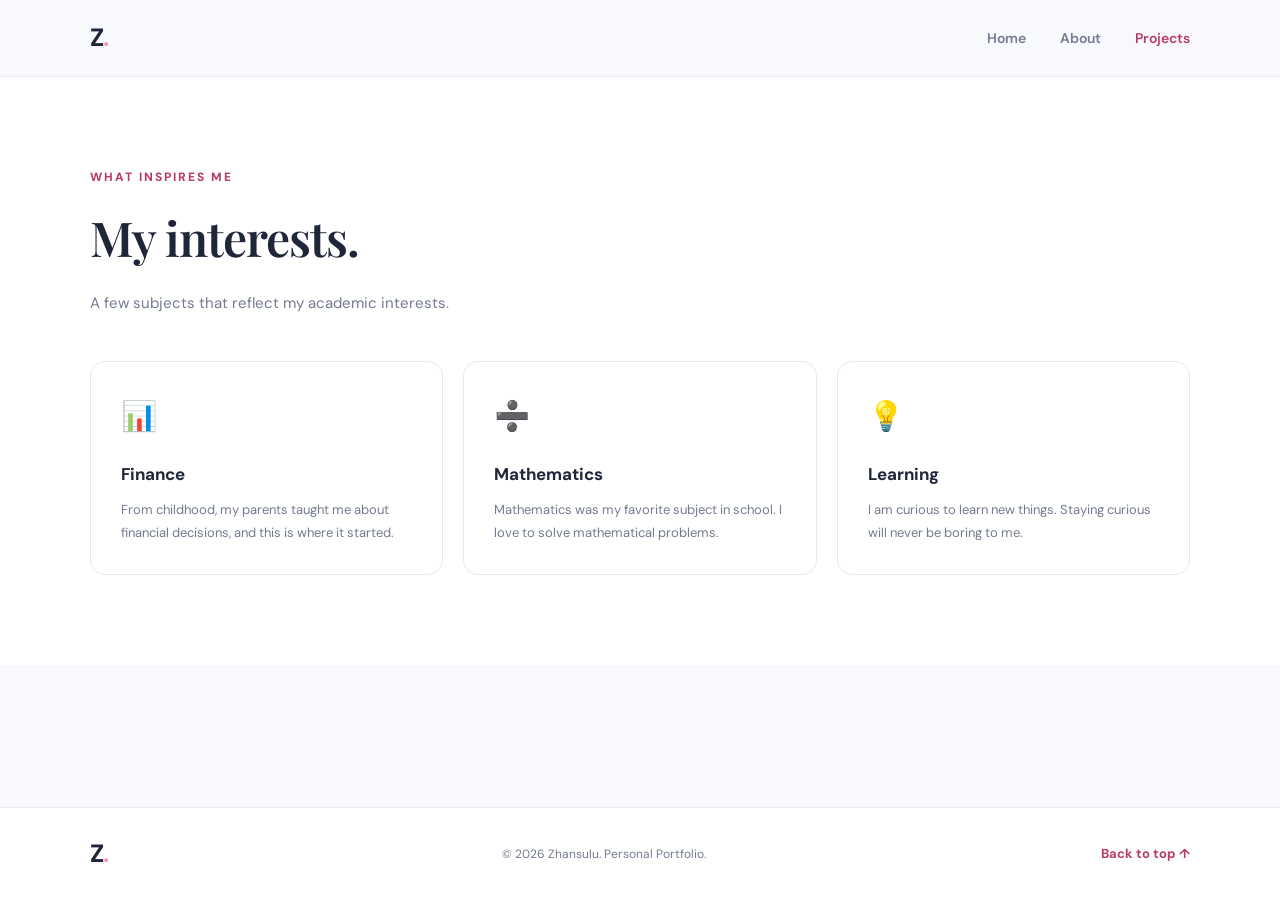
==== projects.html @ 40a54b39 "Fix site structure, links, styles and typos - move site files from mysite/ to repo root for GitHub P" ====
<!DOCTYPE html>
<html lang="en">
<head>
<meta charset="UTF-8">
<meta name="viewport" content="width=device-width, initial-scale=1.0">
<meta name="description" content="Zhansulu — Second-year Finance student at KIMEP University passionate about math.">
<meta name="theme-color" content="#f8f9fc">
<title>Projects | ZHANSULU</title>
<link rel="stylesheet" href="style.css">
</head>

<body id="top">

<header>
<div class="container">
<nav aria-label="Main navigation">
<a href="index.html" class="logo">Z<span>.</span></a>

<ul class="nav-links">
<li><a href="index.html">Home</a></li>
<li><a href="about.html">About</a></li>
<li><a href="projects.html" class="active">Projects</a></li>
</ul>
</nav>
</div>
</header>

<main>

<section class="interests" id="interests">
<div class="container">

<div class="section-heading">
<div class="section-label">What inspires me</div>
<h2>My interests.</h2>
<p class="section-subtitle">A few subjects that reflect my academic interests.</p>
</div>

<div class="interest-grid">

<article class="interest-card">
<div class="interest-icon">📊</div>
<h3>Finance</h3>
<p>
From childhood, my parents taught me about financial decisions, and this is where it started.
</p>
</article>

<article class="interest-card">
<div class="interest-icon">➗</div>
<h3>Mathematics</h3>
<p>
Mathematics was my favorite subject in school. I love to solve mathematical problems.
</p>
</article>

<article class="interest-card">
<div class="interest-icon">💡</div>
<h3>Learning</h3>
<p>
I am curious to learn new things. Staying curious will never be boring to me.
</p>
</article>

</div>
</div>
</section>

</main>

<footer>
<div class="container">
<div class="footer-content">
<a href="index.html" class="logo">Z<span>.</span></a>

<p>© 2026 Zhansulu. Personal Portfolio.</p>

<a href="#top" class="back-to-top">Back to top ↑</a>
</div>
</div>
</footer>

</body>
</html>
---- style.css ----
@import url('https://fonts.googleapis.com/css2?family=DM+Sans:wght@400;500;600;700;800&family=Playfair+Display:wght@500;600;700&display=swap');

:root {
--background: #f8f9fc;
--surface: #ffffff;
--text: #20263a;
--muted: #737b90;
--primary: #f49cbb;
--primary-light: #fde8ef;
--primary-dark: #b83d66;
--border: #e9eaf1;
--shadow: 0 15px 45px rgba(35, 40, 75, 0.06);
}

* {
margin: 0;
padding: 0;
box-sizing: border-box;
scroll-behavior: smooth;
}

body {
font-family: 'DM Sans', sans-serif;
background: var(--background);
color: var(--text);
line-height: 1.7;
overflow-x: hidden;
min-height: 100vh;
display: flex;
flex-direction: column;
}

main {
flex: 1;
}

a {
text-decoration: none;
color: inherit;
}

.container {
width: min(1100px, 88%);
margin: auto;
}

/* Navigation */

header {
position: sticky;
top: 0;
z-index: 100;
background: rgba(248, 249, 252, 0.9);
backdrop-filter: blur(14px);
border-bottom: 1px solid rgba(233, 234, 241, 0.8);
}

nav {
height: 76px;
display: flex;
justify-content: space-between;
align-items: center;
}

.logo {
font-size: 25px;
font-weight: 800;
letter-spacing: -1.5px;
}

.logo span {
color: var(--primary);
}

.nav-links {
display: flex;
align-items: center;
gap: 34px;
list-style: none;
}

.nav-links a {
font-size: 14px;
font-weight: 600;
color: var(--muted);
transition: color 0.3s;
}

.nav-links a:hover,
.nav-links a.active {
color: var(--primary-dark);
}

/* Hero */

.hero {
min-height: 620px;
display: flex;
align-items: center;
padding: 95px 0;
position: relative;
}

.hero-content {
max-width: 780px;
position: relative;
z-index: 2;
}

.eyebrow {
display: inline-flex;
align-items: center;
gap: 9px;
padding: 8px 15px;
background: var(--primary-light);
color: var(--primary-dark);
border-radius: 30px;
font-size: 12px;
font-weight: 700;
letter-spacing: 1px;
text-transform: uppercase;
margin-bottom: 28px;
}

.status-dot {
width: 8px;
height: 8px;
background: #55b98b;
border-radius: 50%;
}

h1 {
font-family: 'Playfair Display', serif;
font-size: clamp(65px, 10vw, 108px);
font-weight: 600;
line-height: 1.05;
letter-spacing: -4px;
margin-bottom: 25px;
}

h1 span {
color: var(--primary);
}

.hero-description {
max-width: 590px;
font-size: 19px;
line-height: 1.8;
color: var(--muted);
margin-bottom: 35px;
}

.hero-description strong {
color: var(--text);
font-weight: 600;
}

.hero-buttons {
display: flex;
gap: 15px;
flex-wrap: wrap;
}

.button {
display: inline-flex;
align-items: center;
justify-content: center;
padding: 14px 25px;
border-radius: 9px;
font-size: 14px;
font-weight: 700;
transition: all 0.3s ease;
}

.button-primary {
background: var(--primary);
color: var(--text);
box-shadow: 0 7px 20px rgba(244, 156, 187, 0.35);
}

.button-primary:hover {
background: var(--primary-dark);
color: white;
transform: translateY(-3px);
}

.button-secondary {
border: 1px solid var(--border);
background: white;
}

.button-secondary:hover {
border-color: var(--primary);
color: var(--primary-dark);
transform: translateY(-3px);
}

.hero-decoration {
position: absolute;
width: 310px;
height: 310px;
border-radius: 50%;
right: 0;
top: 150px;
background: linear-gradient(135deg, #fde8ef, #fff3f7);
opacity: 0.8;
z-index: 0;
}

.hero-decoration::before,
.hero-decoration::after {
content: "";
position: absolute;
border: 1px solid rgba(217, 88, 127, 0.15);
border-radius: 50%;
}

.hero-decoration::before {
inset: 30px;
}

.hero-decoration::after {
inset: 65px;
}

.decoration-symbol {
position: absolute;
top: 105px;
left: 105px;
font-family: 'Playfair Display', serif;
font-size: 100px;
color: var(--primary);
opacity: 0.55;
}

/* Sections */

section {
padding: 90px 0;
}

.section-heading {
margin-bottom: 45px;
}

.section-label {
color: var(--primary-dark);
text-transform: uppercase;
font-size: 12px;
font-weight: 800;
letter-spacing: 2px;
margin-bottom: 10px;
}

h2 {
font-family: 'Playfair Display', serif;
font-size: clamp(34px, 5vw, 48px);
font-weight: 600;
letter-spacing: -1px;
}

.section-subtitle {
color: var(--muted);
font-size: 15px;
margin-top: 12px;
}

/* About */

.about {
background: var(--surface);
}

.about-grid {
display: grid;
grid-template-columns: 1.1fr 0.9fr;
gap: 65px;
align-items: center;
}

.about-text p {
color: var(--muted);
font-size: 16px;
margin-bottom: 20px;
}

.about-text strong {
color: var(--text);
}

.about-card {
background: #fff7fa;
border: 1px solid #fbe1ea;
padding: 38px;
border-radius: 18px;
position: relative;
overflow: hidden;
}

.about-card::after {
content: "∑";
position: absolute;
right: 15px;
bottom: -50px;
font-size: 180px;
font-family: serif;
color: rgba(217, 88, 127, 0.07);
}

.about-card-icon {
width: 50px;
height: 50px;
display: grid;
place-items: center;
background: white;
color: var(--primary);
font-size: 25px;
border-radius: 12px;
margin-bottom: 22px;
}

.about-card h3 {
font-size: 20px;
margin-bottom: 10px;
}

.about-card p {
color: var(--muted);
font-size: 14px;
}

/* Education */

.education {
background: var(--background);
}

.education-card {
background: white;
padding: 35px;
border: 1px solid var(--border);
border-radius: 16px;
display: flex;
gap: 25px;
align-items: center;
box-shadow: var(--shadow);
transition: transform 0.3s;
}

.education-card:hover {
transform: translateY(-5px);
}

.education-icon {
width: 65px;
height: 65px;
min-width: 65px;
background: var(--primary-light);
color: var(--primary);
display: grid;
place-items: center;
font-size: 30px;
border-radius: 14px;
}

.education-info h3 {
font-size: 21px;
margin-bottom: 5px;
}

.education-info p {
color: var(--muted);
font-size: 14px;
}

.education-tag {
display: inline-block;
margin-top: 12px;
padding: 5px 12px;
background: #fde8ef;
color: var(--primary-dark);
border-radius: 30px;
font-size: 11px;
font-weight: 700;
}

/* Interests / Projects */

.interests {
background: white;
}

.interest-grid {
display: grid;
grid-template-columns: repeat(3, 1fr);
gap: 20px;
}

.interest-card {
padding: 30px;
border: 1px solid var(--border);
border-radius: 15px;
background: white;
transition: all 0.3s;
}

.interest-card:hover {
border-color: var(--primary);
box-shadow: var(--shadow);
transform: translateY(-5px);
}

.interest-icon {
font-size: 29px;
margin-bottom: 18px;
}

.interest-card h3 {
font-size: 17px;
margin-bottom: 9px;
}

.interest-card p {
color: var(--muted);
font-size: 13px;
line-height: 1.8;
}

/* Contact */

.contact {
background: var(--background);
text-align: center;
}

.contact-content {
max-width: 620px;
margin: auto;
}

.contact-content p {
color: var(--muted);
margin: 15px 0 30px;
font-size: 16px;
}

.contact-symbol {
width: 65px;
height: 65px;
display: grid;
place-items: center;
background: var(--primary-light);
color: var(--primary);
border-radius: 50%;
margin: 0 auto 25px;
font-size: 27px;
}

/* Footer */

footer {
padding: 25px 0;
background: white;
border-top: 1px solid var(--border);
}

.footer-content {
display: flex;
justify-content: space-between;
align-items: center;
gap: 15px;
}

.footer-content p {
color: var(--muted);
font-size: 12px;
}

.back-to-top {
color: var(--primary-dark);
font-size: 13px;
font-weight: 700;
}

/* Responsive */

@media (max-width: 850px) {
.hero-decoration {
right: -140px;
opacity: 0.4;
}

.about-grid {
grid-template-columns: 1fr;
gap: 30px;
}

.interest-grid {
grid-template-columns: repeat(2, 1fr);
}
}

@media (max-width: 600px) {
.container {
width: 90%;
}

nav {
height: 65px;
}

.nav-links {
gap: 15px;
}

.hero {
min-height: 550px;
padding: 75px 0;
}

h1 {
font-size: 67px;
letter-spacing: -3px;
}

.hero-description {
font-size: 16px;
}

.hero-decoration {
width: 200px;
height: 200px;
top: 270px;
right: -120px;
}

.decoration-symbol {
top: 65px;
left: 65px;
font-size: 65px;
}

section {
padding: 65px 0;
}

.interest-grid {
grid-template-columns: 1fr;
}

.education-card {
padding: 23px;
align-items: flex-start;
}

.education-icon {
width: 50px;
height: 50px;
min-width: 50px;
font-size: 23px;
}

.about-card {
padding: 27px;
}

.footer-content {
flex-direction: column;
text-align: center;
}
}

@media (prefers-reduced-motion: reduce) {
*, *::before, *::after {
scroll-behavior: auto !important;
transition: none !important;
}
}
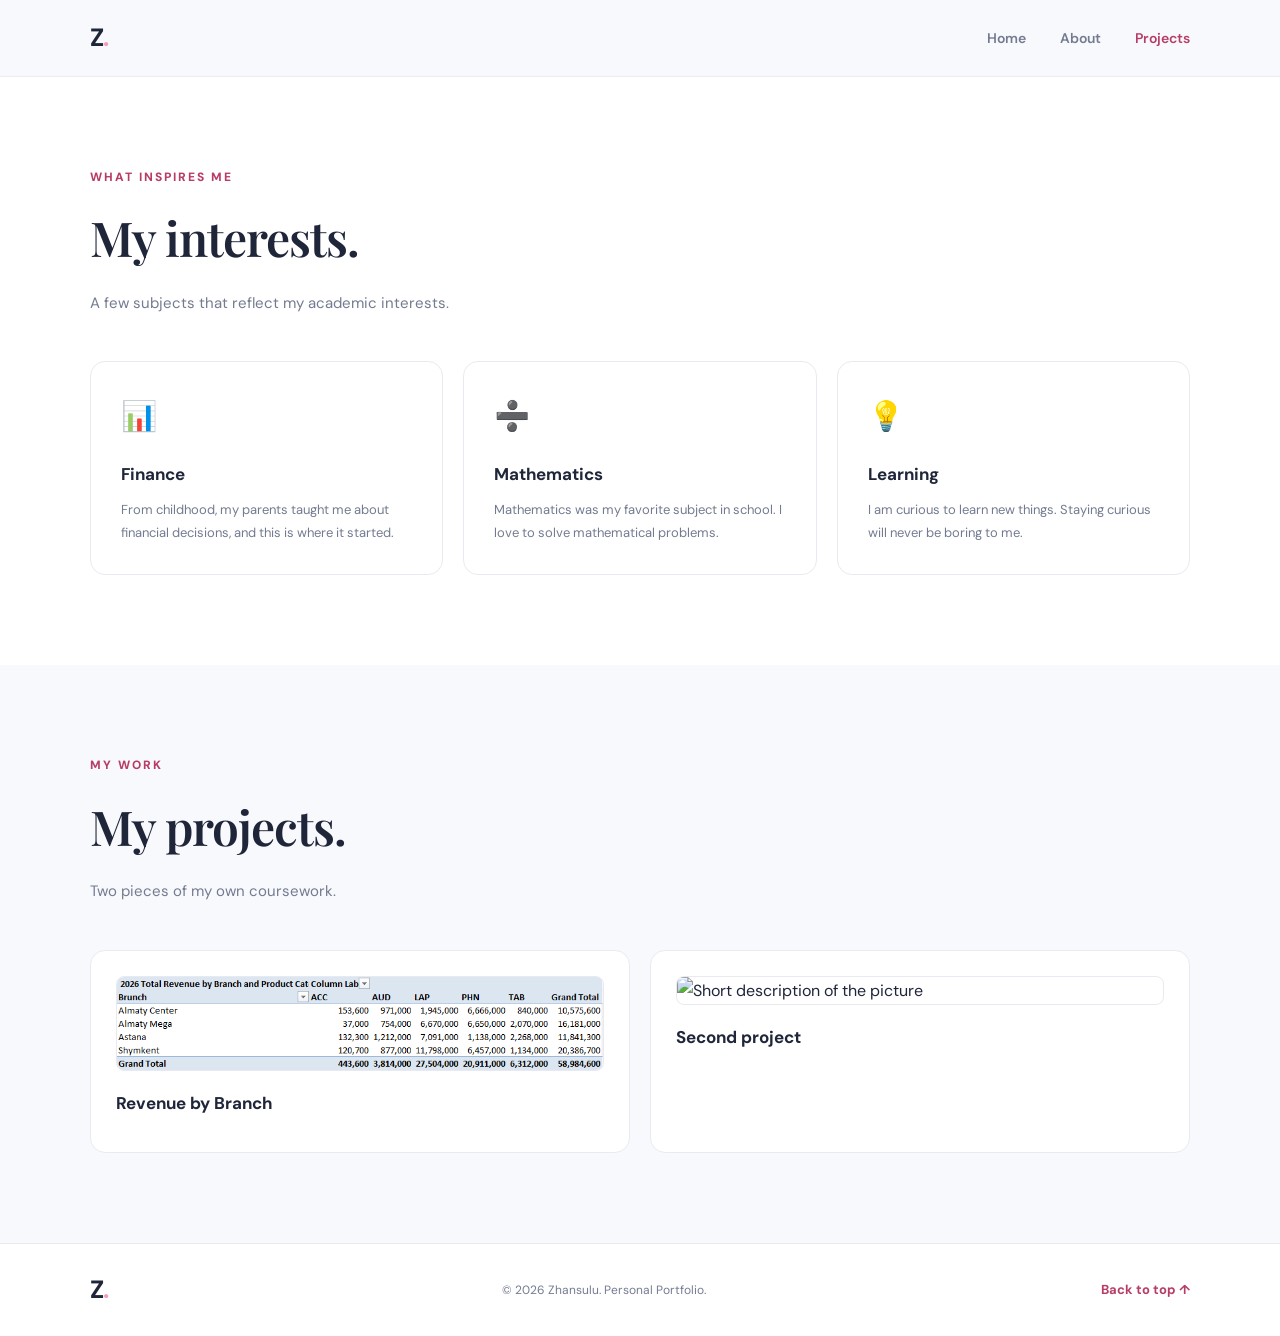
==== commit 23b901d8: "Add My work section to projects page - two project cards with chart1.png and chart2.png - keep image" ====
--- a/projects.html
+++ b/projects.html
@@ -66,6 +66,37 @@
 </div>
 </section>
 
+<section class="work" id="work">
+<div class="container">
+
+<div class="section-heading">
+<div class="section-label">My work</div>
+<h2>My projects.</h2>
+<p class="section-subtitle">Two pieces of my own coursework.</p>
+</div>
+
+<div class="work-grid">
+
+<article class="work-card">
+<img src="chart1.png" alt="PivotTable of 2026 total revenue by branch and product category">
+<h3>Revenue by Branch</h3>
+<p>
+<!-- Write 2-3 sentences yourself: what was the question, what did you do, what did you find? -->
+</p>
+</article>
+
+<article class="work-card">
+<img src="chart2.png" alt="Short description of the picture">
+<h3>Second project</h3>
+<p>
+<!-- Write 2-3 sentences yourself: what was the question, what did you do, what did you find? -->
+</p>
+</article>
+
+</div>
+</div>
+</section>
+
 </main>
 
 <footer>
--- a/style.css
+++ b/style.css
@@ -426,6 +426,44 @@
 line-height: 1.8;
 }
 
+/* My work */
+
+.work {
+background: var(--background);
+}
+
+.work-grid {
+display: grid;
+grid-template-columns: repeat(2, 1fr);
+gap: 20px;
+}
+
+.work-card {
+padding: 25px;
+border: 1px solid var(--border);
+border-radius: 15px;
+background: white;
+}
+
+.work-card img {
+display: block;
+width: 100%;
+border: 1px solid var(--border);
+border-radius: 8px;
+margin-bottom: 18px;
+}
+
+.work-card h3 {
+font-size: 17px;
+margin-bottom: 9px;
+}
+
+.work-card p {
+color: var(--muted);
+font-size: 14px;
+line-height: 1.8;
+}
+
 /* Contact */
 
 .contact {
@@ -498,6 +536,10 @@
 .interest-grid {
 grid-template-columns: repeat(2, 1fr);
 }
+
+.work-grid {
+grid-template-columns: 1fr;
+}
 }
 
 @media (max-width: 600px) {
@@ -575,4 +617,8 @@
 scroll-behavior: auto !important;
 transition: none !important;
 }
-}+}
+
+img {
+max-width: 100%;
+}
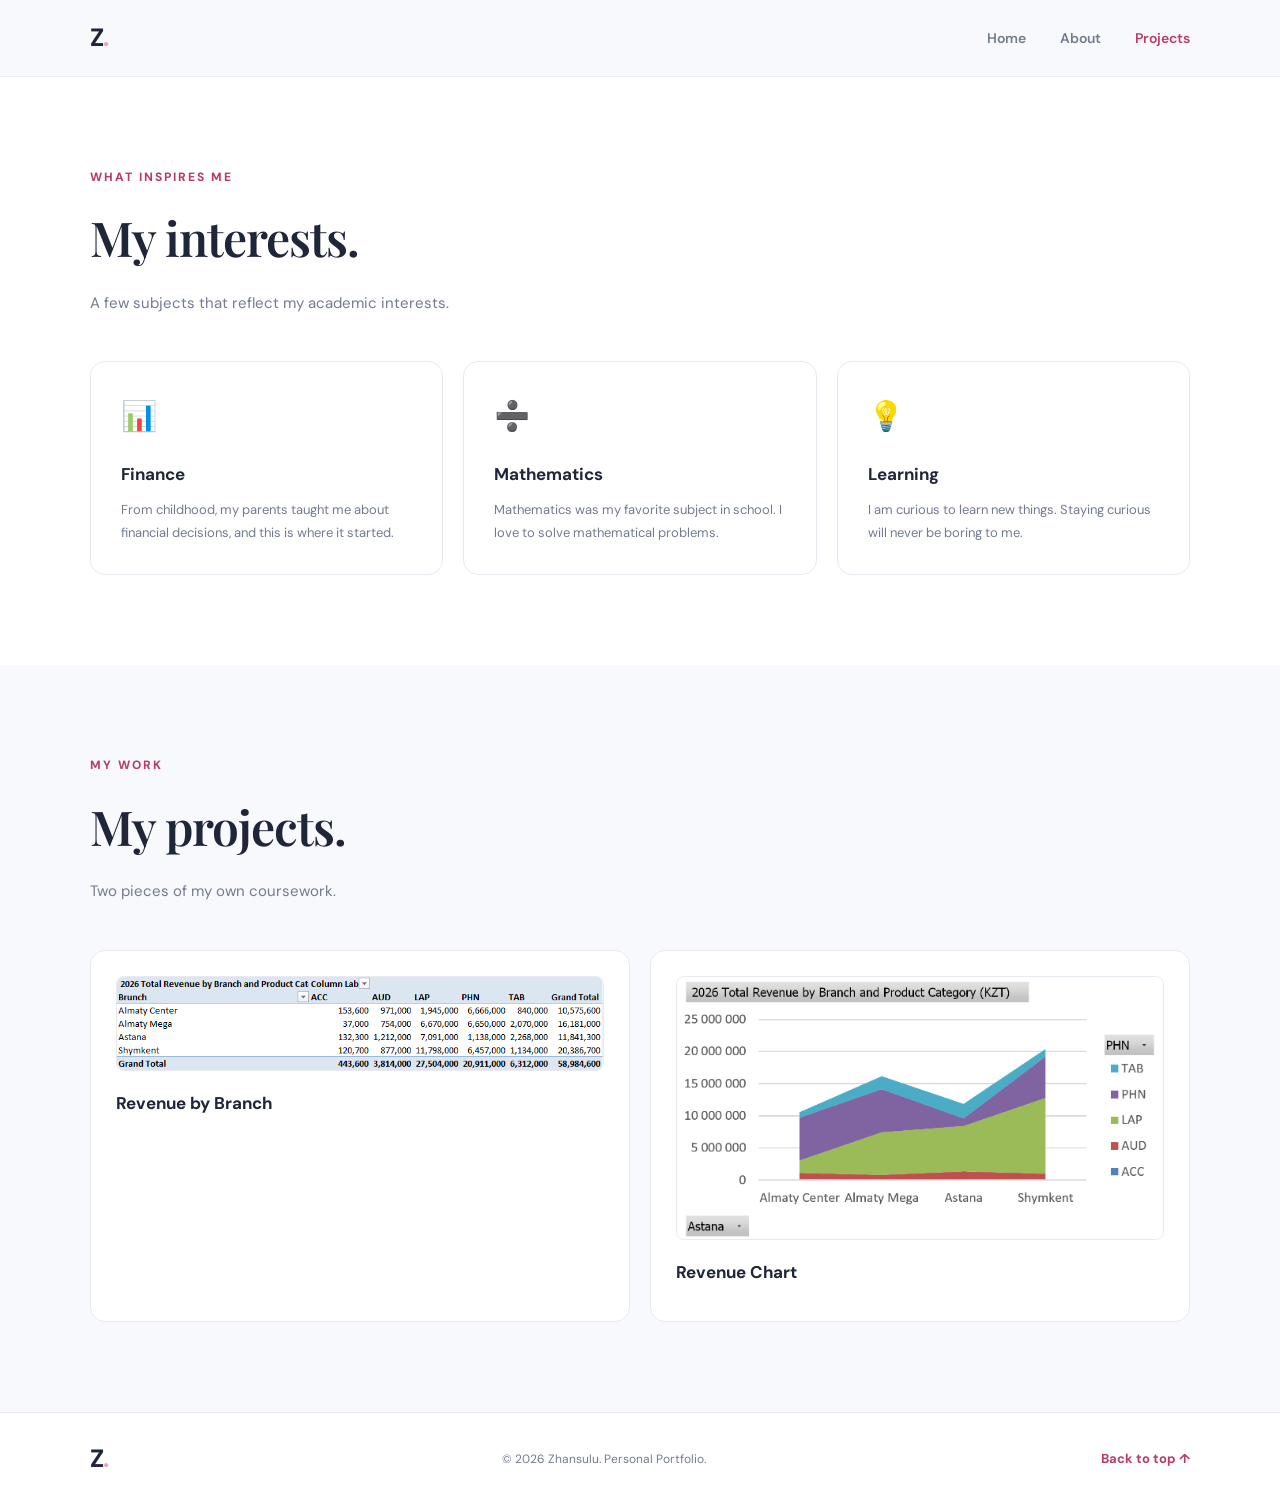
==== commit 2c483924: "Add chart2 to projects page" ====
--- a/projects.html
+++ b/projects.html
@@ -86,8 +86,8 @@
 </article>
 
 <article class="work-card">
-<img src="chart2.png" alt="Short description of the picture">
-<h3>Second project</h3>
+<img src="chart2.png" alt="Area chart of 2026 total revenue by branch and product category">
+<h3>Revenue Chart</h3>
 <p>
 <!-- Write 2-3 sentences yourself: what was the question, what did you do, what did you find? -->
 </p>
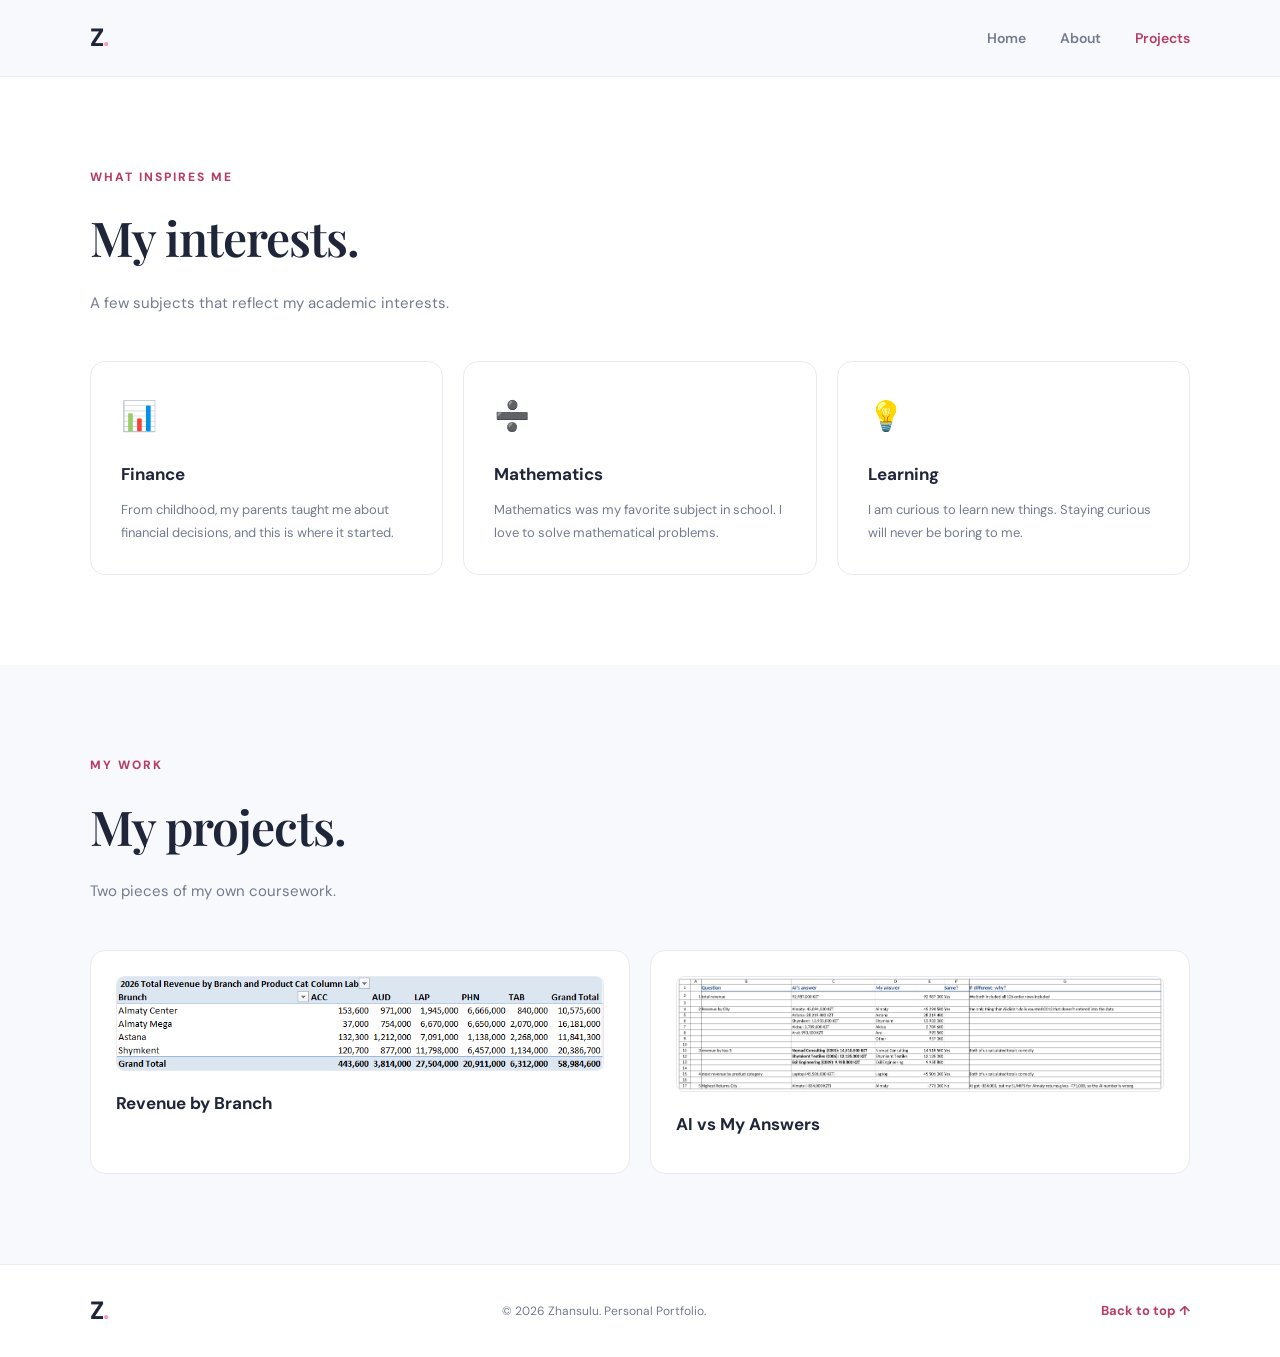
==== commit 6656284b: "Replace chart2 with Assignment 2 audit table" ====
--- a/projects.html
+++ b/projects.html
@@ -86,8 +86,8 @@
 </article>
 
 <article class="work-card">
-<img src="chart2.png" alt="Area chart of 2026 total revenue by branch and product category">
-<h3>Revenue Chart</h3>
+<img src="chart2.png" alt="Audit table comparing AI answers with my own Excel answers">
+<h3>AI vs My Answers</h3>
 <p>
 <!-- Write 2-3 sentences yourself: what was the question, what did you do, what did you find? -->
 </p>
